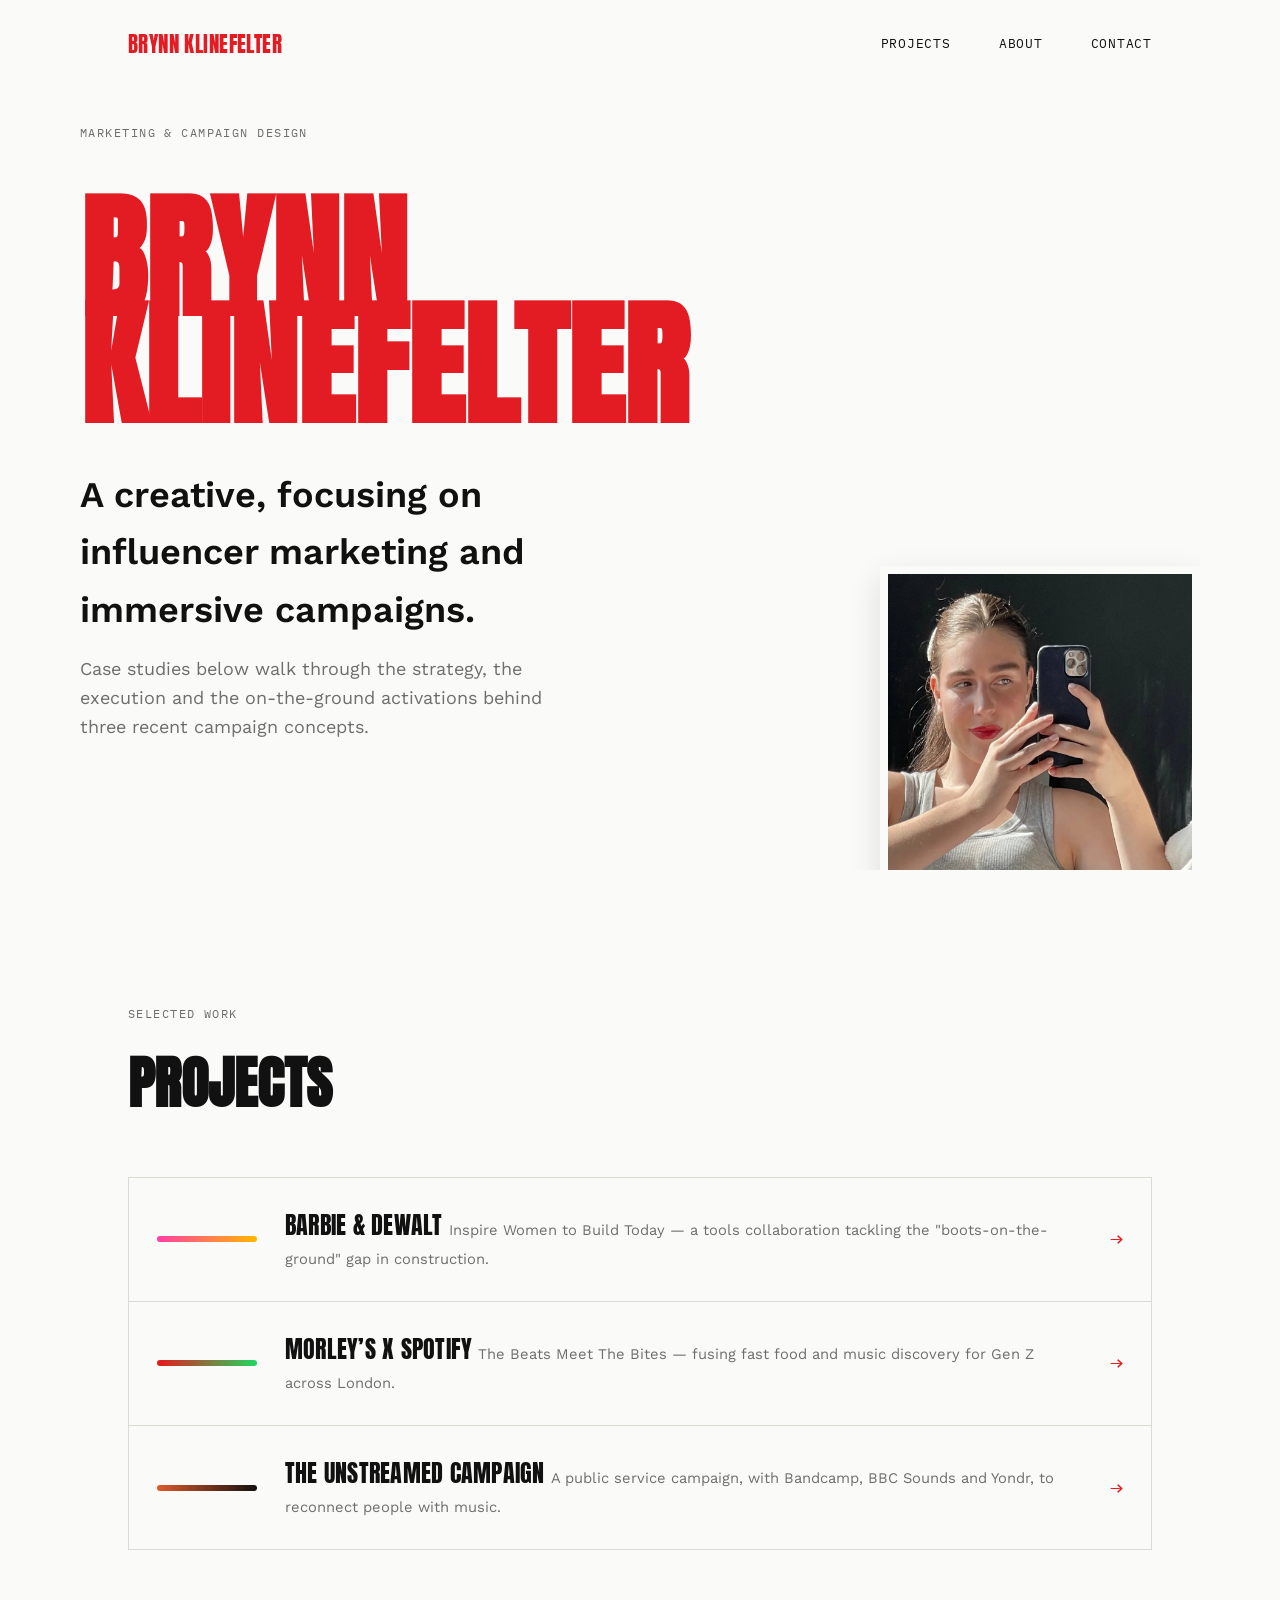
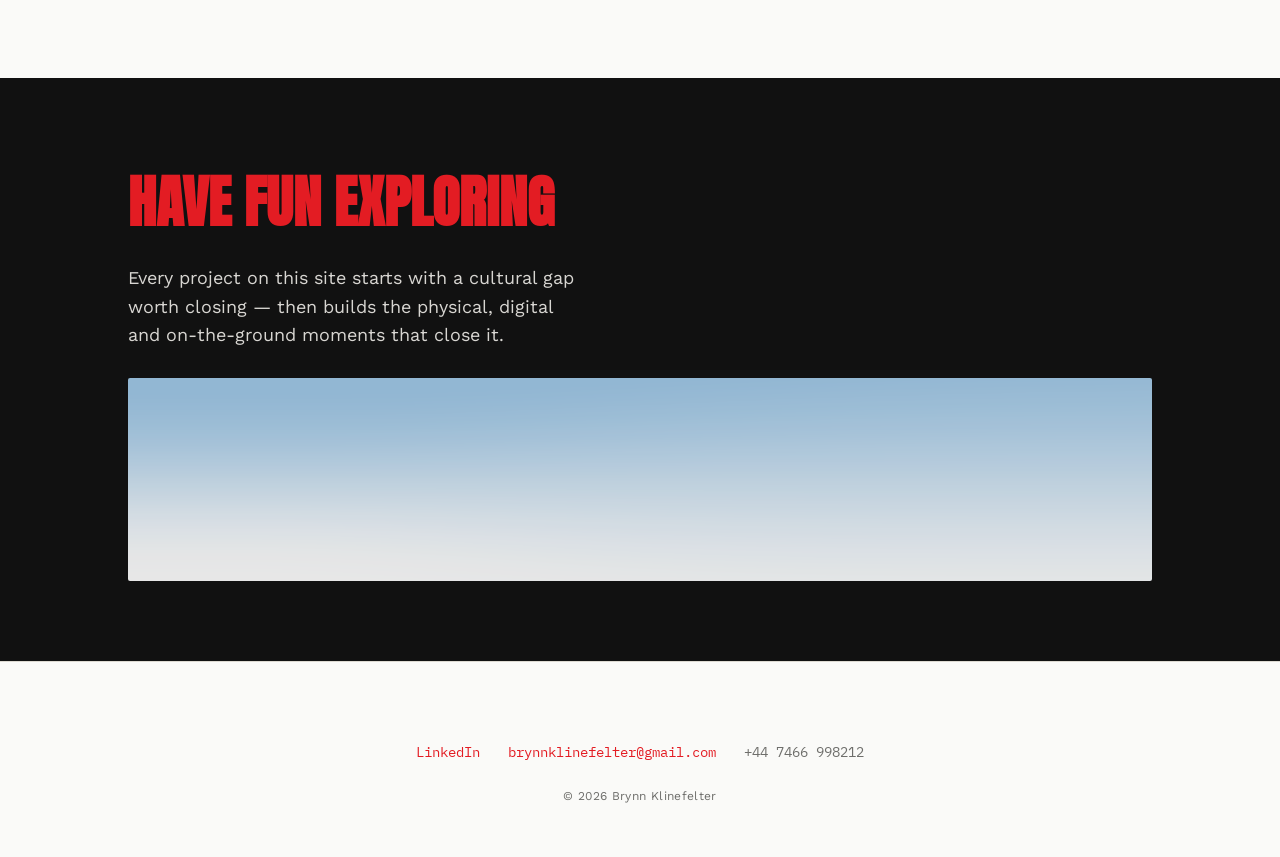
==== index.html @ ae3e73e8 "Initial commit: Brynn Klinefelter website" ====
<!DOCTYPE html>
<html lang="en">
<head>
<meta charset="UTF-8">
<meta name="viewport" content="width=device-width, initial-scale=1.0">
<title>Brynn Klinefelter | Discover Innovative Marketing Solutions</title>
<meta name="description" content="Brynn Klinefelter — a creative focusing on influencer marketing and immersive campaigns.">
<link rel="stylesheet" href="css/style.css">
</head>
<body>

<nav class="site-nav">
  <a href="index.html" class="site-nav__mark">Brynn Klinefelter</a>
  <ul class="site-nav__links" style="display:flex;">
    <li><a href="#work">Projects</a></li>
    <li><a href="#about">About</a></li>
    <li><a href="#contact">Contact</a></li>
  </ul>
</nav>

<header class="hero-landing wrap">
  <p class="eyebrow">Marketing &amp; Campaign Design</p>
  <h1 class="hero-landing__stack">
    <span>Brynn</span>
    <span>Klinefelter</span>
  </h1>
  <p class="hero-landing__tagline">A creative, focusing on influencer marketing and immersive campaigns.</p>
  <p class="hero-landing__sub">Case studies below walk through the strategy, the execution and the on-the-ground activations behind three recent campaign concepts.</p>
  <img class="hero-landing__portrait" src="assets/landing/portrait-1.png" alt="Brynn Klinefelter taking a mirror selfie">
</header>

<main>
  <section class="section" id="work">
    <div class="wrap">
      <p class="eyebrow">Selected Work</p>
      <h2 style="font-family:var(--f-display); text-transform:uppercase; font-size:var(--step-3); max-width:16ch;">Projects</h2>

      <div class="work-index">
        <a class="work-item" href="projects/barbie-dewalt.html">
          <span class="work-item__accent" style="background:linear-gradient(90deg,var(--acc-barbie),var(--acc-dewalt));"></span>
          <span>
            <span class="work-item__title">Barbie &amp; DeWalt</span>
            <span class="work-item__desc">Inspire Women to Build Today — a tools collaboration tackling the "boots-on-the-ground" gap in construction.</span>
          </span>
          <span class="work-item__arrow">&rarr;</span>
        </a>
        <a class="work-item" href="projects/morleys-x-spotify.html">
          <span class="work-item__accent" style="background:linear-gradient(90deg,var(--acc-morleys),var(--acc-spotify));"></span>
          <span>
            <span class="work-item__title">Morley&rsquo;s x Spotify</span>
            <span class="work-item__desc">The Beats Meet The Bites — fusing fast food and music discovery for Gen Z across London.</span>
          </span>
          <span class="work-item__arrow">&rarr;</span>
        </a>
        <a class="work-item" href="projects/the-unstreamed-campaign.html">
          <span class="work-item__accent" style="background:linear-gradient(90deg,var(--acc-unstreamed),var(--acc-bbc));"></span>
          <span>
            <span class="work-item__title">The Unstreamed Campaign</span>
            <span class="work-item__desc">A public service campaign, with Bandcamp, BBC Sounds and Yondr, to reconnect people with music.</span>
          </span>
          <span class="work-item__arrow">&rarr;</span>
        </a>
      </div>
    </div>
  </section>

  <section class="about-strip" id="about">
    <div class="wrap">
      <h2>Have Fun Exploring</h2>
      <p style="max-width:42ch; margin-top:var(--space-2); color:#D8D6D2;">Every project on this site starts with a cultural gap worth closing — then builds the physical, digital and on-the-ground moments that close it.</p>
      <img class="about-strip__banner" src="assets/landing/banner-have-fun.png" alt="Decorative banner reading 'Have Fun Exploring' repeated across a blue sky gradient">
    </div>
  </section>
</main>

<footer class="site-footer" id="contact">
  <div class="site-footer__links">
    <a href="https://www.linkedin.com" target="_blank" rel="noopener">LinkedIn</a>
    <a href="mailto:brynnklinefelter@gmail.com">brynnklinefelter@gmail.com</a>
    <span>+44 7466 998212</span>
  </div>
  <small>&copy; 2026 Brynn Klinefelter</small>
</footer>

</body>
</html>
---- css/style.css ----
/* =========================================================
   BRYNN KLINEFELTER — SHARED STYLESHEET
   Design tokens live at the top. Everything below derives
   from these values — change a token, change the whole site.
   ========================================================= */

@import url('https://fonts.googleapis.com/css2?family=Anton&family=Work+Sans:ital,wght@0,400;0,500;0,600;0,700;1,400&family=IBM+Plex+Mono:wght@400;500&display=swap');

:root{
  /* ---- Brand core (from Brynn's identity: bold red on black/white) ---- */
  --ink:            #111111;
  --paper:          #FAFAF8;
  --paper-dim:      #F0EFEA;
  --red:            #E31C23;
  --red-deep:       #A5151B;
  --grey:           #6E6E6B;
  --grey-line:      #DDDAD2;

  /* ---- Project accents (each case study borrows one) ---- */
  --acc-barbie:     #FF3EA5;
  --acc-dewalt:     #FEB700;
  --acc-spotify:    #1ED760;
  --acc-morleys:    #E8171C;
  --acc-unstreamed: #E0592A;
  --acc-bbc:        #111111;

  /* ---- Type ---- */
  --f-display: 'Anton', 'Arial Narrow', sans-serif;
  --f-body:    'Work Sans', -apple-system, sans-serif;
  --f-mono:    'IBM Plex Mono', ui-monospace, monospace;

  /* ---- Scale ---- */
  --step-0:  clamp(1rem, 0.95rem + 0.3vw, 1.125rem);
  --step-1:  clamp(1.25rem, 1.15rem + 0.5vw, 1.5rem);
  --step-2:  clamp(1.75rem, 1.5rem + 1vw, 2.25rem);
  --step-3:  clamp(2.5rem, 2rem + 2vw, 3.5rem);
  --step-4:  clamp(3.5rem, 2.5rem + 4vw, 6rem);
  --step-5:  clamp(3rem, 1rem + 11vw, 8.5rem);

  --space-1: 0.5rem;
  --space-2: 1rem;
  --space-3: 1.75rem;
  --space-4: 3rem;
  --space-5: 5rem;
  --space-6: 8rem;

  --max-w: 1120px;
  --radius: 2px;
}

/* ---------------------------------------------------------
   Reset
   --------------------------------------------------------- */
*, *::before, *::after{ box-sizing: border-box; }
html{ scroll-behavior: smooth; }
body{
  margin: 0;
  background: var(--paper);
  color: var(--ink);
  font-family: var(--f-body);
  font-size: var(--step-0);
  line-height: 1.6;
  -webkit-font-smoothing: antialiased;
}
img{ max-width: 100%; display: block; }
a{ color: inherit; }
h1,h2,h3,h4,p,ul,figure{ margin: 0; }
ul{ padding: 0; list-style: none; }

@media (prefers-reduced-motion: reduce){
  html{ scroll-behavior: auto; }
  *{ animation-duration: 0.01ms !important; transition-duration: 0.01ms !important; }
}

:focus-visible{
  outline: 3px solid var(--red);
  outline-offset: 3px;
}

/* ---------------------------------------------------------
   Nav
   --------------------------------------------------------- */
.site-nav{
  display: flex;
  align-items: center;
  justify-content: space-between;
  padding: var(--space-3) var(--space-4);
  max-width: var(--max-w);
  margin: 0 auto;
}
.site-nav__mark{
  font-family: var(--f-display);
  font-size: 1.3rem;
  letter-spacing: 0.02em;
  color: var(--red);
  text-decoration: none;
  text-transform: uppercase;
}
.site-nav__links{
  display: flex;
  gap: var(--space-4);
  font-family: var(--f-mono);
  font-size: 0.8rem;
  letter-spacing: 0.06em;
  text-transform: uppercase;
}
.site-nav__links a{
  text-decoration: none;
  border-bottom: 2px solid transparent;
  padding-bottom: 2px;
  transition: border-color 0.15s ease, color 0.15s ease;
}
.site-nav__links a:hover,
.site-nav__links a:focus-visible{
  border-color: var(--red);
  color: var(--red);
}
@media (max-width: 640px){
  .site-nav{ flex-direction: column; gap: var(--space-2); align-items: flex-start; }
  .site-nav__links{ gap: var(--space-3); }
}

/* ---------------------------------------------------------
   Footer
   --------------------------------------------------------- */
.site-footer{
  border-top: 1px solid var(--grey-line);
  padding: var(--space-5) var(--space-4) var(--space-4);
  text-align: center;
  color: var(--grey);
}
.site-footer__links{
  display: flex;
  flex-wrap: wrap;
  gap: var(--space-3);
  justify-content: center;
  margin-bottom: var(--space-2);
  font-family: var(--f-mono);
  font-size: 0.85rem;
}
.site-footer__links a{
  text-decoration: none;
  color: var(--red);
}
.site-footer__links a:hover{ text-decoration: underline; }
.site-footer small{ font-size: 0.75rem; letter-spacing: 0.03em; }

/* ---------------------------------------------------------
   Buttons / labels
   --------------------------------------------------------- */
.eyebrow{
  display: inline-block;
  font-family: var(--f-mono);
  font-size: 0.75rem;
  letter-spacing: 0.12em;
  text-transform: uppercase;
  color: var(--grey);
  margin-bottom: var(--space-2);
}
.btn{
  display: inline-flex;
  align-items: center;
  gap: 0.5em;
  padding: 0.85em 1.6em;
  background: var(--ink);
  color: var(--paper);
  text-decoration: none;
  font-family: var(--f-mono);
  font-size: 0.85rem;
  letter-spacing: 0.05em;
  text-transform: uppercase;
  border: 1px solid var(--ink);
  transition: background 0.15s ease, color 0.15s ease;
}
.btn:hover, .btn:focus-visible{
  background: var(--red);
  border-color: var(--red);
  color: #fff;
}
.btn--ghost{
  background: transparent;
  color: var(--ink);
}
.btn--ghost:hover{ background: var(--ink); color: var(--paper); }

/* ---------------------------------------------------------
   Layout helpers
   --------------------------------------------------------- */
.wrap{
  max-width: var(--max-w);
  margin: 0 auto;
  padding: 0 var(--space-4);
}
@media (max-width: 640px){
  .wrap{ padding: 0 var(--space-3); }
}
.section{ padding: var(--space-6) 0; }
.section--tight{ padding: var(--space-5) 0; }

/* =========================================================
   LANDING PAGE
   ========================================================= */
.hero-landing{
  position: relative;
  overflow: hidden;
  padding: var(--space-3) 0 var(--space-6);
}
.hero-landing__stack{
  position: relative;
  line-height: 0.78;
  font-family: var(--f-display);
  color: var(--red);
  text-transform: uppercase;
  font-size: var(--step-5);
  margin: var(--space-4) 0;
  user-select: none;
}
.hero-landing__stack span{ display: block; }
.hero-landing__tagline{
  max-width: 34rem;
  font-size: var(--step-2);
  font-weight: 600;
  margin-top: var(--space-3);
}
.hero-landing__sub{
  max-width: 30rem;
  color: var(--grey);
  margin-top: var(--space-2);
}
.hero-landing__portrait{
  position: absolute;
  right: 0;
  bottom: -1rem;
  width: min(42vw, 320px);
  filter: grayscale(15%);
  border: 8px solid var(--paper);
  box-shadow: 0 12px 30px rgba(0,0,0,0.12);
}
@media (max-width: 900px){
  .hero-landing__portrait{ position: static; width: 60%; margin-top: var(--space-4); }
}

.about-strip{
  background: var(--ink);
  color: var(--paper);
  padding: var(--space-5) 0;
}
.about-strip__banner{
  width: 100%;
  border-radius: var(--radius);
  margin-top: var(--space-3);
  opacity: 0.9;
}
.about-strip h2{
  font-family: var(--f-display);
  text-transform: uppercase;
  font-size: var(--step-3);
  color: var(--red);
}

.work-index{
  display: grid;
  gap: 1px;
  background: var(--grey-line);
  border: 1px solid var(--grey-line);
  margin-top: var(--space-4);
}
.work-item{
  position: relative;
  display: grid;
  grid-template-columns: 100px 1fr auto;
  align-items: center;
  gap: var(--space-3);
  background: var(--paper);
  padding: var(--space-3) var(--space-3);
  text-decoration: none;
  color: var(--ink);
  transition: background 0.15s ease, padding-left 0.15s ease;
}
.work-item:hover, .work-item:focus-visible{
  background: var(--paper-dim);
  padding-left: calc(var(--space-3) + 8px);
}
.work-item__accent{
  width: 100%;
  height: 6px;
  border-radius: 3px;
}
.work-item__title{
  font-family: var(--f-display);
  text-transform: uppercase;
  font-size: var(--step-1);
  letter-spacing: 0.01em;
}
.work-item__desc{
  color: var(--grey);
  font-size: 0.92rem;
  margin-top: 0.25em;
}
.work-item__arrow{
  font-family: var(--f-mono);
  font-size: 1.4rem;
  color: var(--red);
}
@media (max-width: 640px){
  .work-item{ grid-template-columns: 50px 1fr; }
  .work-item__arrow{ display: none; }
}

/* =========================================================
   CASE STUDY TEMPLATE (shared across all three projects)
   ========================================================= */
.case-hero{
  padding: var(--space-5) 0 var(--space-4);
  border-bottom: 4px solid var(--accent, var(--red));
}
.case-hero__eyebrow{ color: var(--accent, var(--red)); }
.case-hero__title{
  font-family: var(--f-display);
  text-transform: uppercase;
  font-size: var(--step-4);
  line-height: 0.95;
  max-width: 18ch;
}
.case-hero__meta{
  display: flex;
  flex-wrap: wrap;
  gap: var(--space-4);
  margin-top: var(--space-3);
  font-family: var(--f-mono);
  font-size: 0.8rem;
  color: var(--grey);
  text-transform: uppercase;
  letter-spacing: 0.05em;
}
.case-hero__meta strong{ display: block; color: var(--ink); font-size: 0.95rem; letter-spacing: 0; text-transform: none; font-family: var(--f-body); font-weight: 600;}

.case-hero__image{
  margin-top: var(--space-4);
  width: 100%;
  aspect-ratio: 16/8;
  object-fit: cover;
  background: var(--ink);
}

.stat-row{
  display: grid;
  grid-template-columns: repeat(auto-fit, minmax(180px, 1fr));
  gap: var(--space-3);
  margin: var(--space-4) 0;
}
.stat{
  border-left: 3px solid var(--accent, var(--red));
  padding-left: var(--space-2);
}
.stat__num{
  font-family: var(--f-display);
  font-size: var(--step-3);
  color: var(--accent, var(--red));
  line-height: 1;
}
.stat__label{
  color: var(--grey);
  font-size: 0.85rem;
  margin-top: 0.4em;
}

.case-section{
  padding: var(--space-5) 0;
  border-top: 1px solid var(--grey-line);
}
.case-section__head{
  display: grid;
  grid-template-columns: 1fr 2fr;
  gap: var(--space-4);
  margin-bottom: var(--space-4);
}
.case-section__head h2{
  font-family: var(--f-display);
  text-transform: uppercase;
  font-size: var(--step-3);
  position: sticky;
  top: var(--space-3);
}
.case-section__head .lede{
  font-size: var(--step-1);
  font-weight: 500;
  max-width: 42ch;
}
@media (max-width: 780px){
  .case-section__head{ grid-template-columns: 1fr; }
  .case-section__head h2{ position: static; }
}

.case-body p + p{ margin-top: 1em; }
.case-body{ max-width: 60ch; }

.pull{
  font-family: var(--f-display);
  text-transform: uppercase;
  font-size: var(--step-2);
  line-height: 1.15;
  color: var(--accent, var(--red));
  max-width: 22ch;
  margin: var(--space-4) 0;
}

.media-grid{
  display: grid;
  grid-template-columns: repeat(3, 1fr);
  gap: var(--space-2);
  margin: var(--space-4) 0;
}
.media-grid img{ width: 100%; height: 100%; object-fit: cover; aspect-ratio: 1; }
.media-grid--wide img{ aspect-ratio: 4/3; }
.media-grid--2{ grid-template-columns: repeat(2, 1fr); }
@media (max-width: 640px){
  .media-grid{ grid-template-columns: 1fr 1fr; }
}

.full-bleed{
  width: 100%;
  aspect-ratio: 21/9;
  object-fit: cover;
  margin: var(--space-4) 0;
}

.figure-caption{
  font-family: var(--f-mono);
  font-size: 0.75rem;
  color: var(--grey);
  margin-top: 0.6em;
  letter-spacing: 0.02em;
}

.timeline-list{
  display: grid;
  gap: 0;
  border-top: 1px solid var(--grey-line);
}
.timeline-list li{
  display: grid;
  grid-template-columns: 2rem 1fr;
  gap: var(--space-3);
  padding: var(--space-3) 0;
  border-bottom: 1px solid var(--grey-line);
}
.timeline-list .n{
  font-family: var(--f-mono);
  color: var(--accent, var(--red));
}
.timeline-list h3{
  font-weight: 700;
  margin-bottom: 0.25em;
}
.timeline-list p{ color: var(--grey); }

.quote-strip{
  background: var(--paper-dim);
  padding: var(--space-4);
  border-left: 4px solid var(--accent, var(--red));
}
.quote-strip p{
  font-style: italic;
  font-size: var(--step-1);
}
.quote-strip cite{
  display: block;
  margin-top: var(--space-2);
  font-style: normal;
  font-family: var(--f-mono);
  font-size: 0.8rem;
  color: var(--grey);
}

.lineup-table{
  width: 100%;
  border-collapse: collapse;
  margin: var(--space-4) 0;
  font-size: 0.95rem;
}
.lineup-table th{
  text-align: left;
  font-family: var(--f-mono);
  font-size: 0.75rem;
  text-transform: uppercase;
  letter-spacing: 0.06em;
  color: var(--grey);
  padding-bottom: 0.6em;
  border-bottom: 2px solid var(--ink);
}
.lineup-table td{
  padding: 0.9em 0.6em 0.9em 0;
  border-bottom: 1px solid var(--grey-line);
}
.lineup-table td:first-child{ font-weight: 700; }
.lineup-table tr td:nth-child(2){ color: var(--accent, var(--red)); font-family: var(--f-mono); font-size: 0.85rem; text-transform: uppercase;}

.case-nav{
  display: flex;
  justify-content: space-between;
  align-items: center;
  padding: var(--space-5) 0;
  border-top: 1px solid var(--grey-line);
  gap: var(--space-3);
  flex-wrap: wrap;
}
.case-nav__title{
  font-family: var(--f-display);
  text-transform: uppercase;
  font-size: var(--step-2);
}
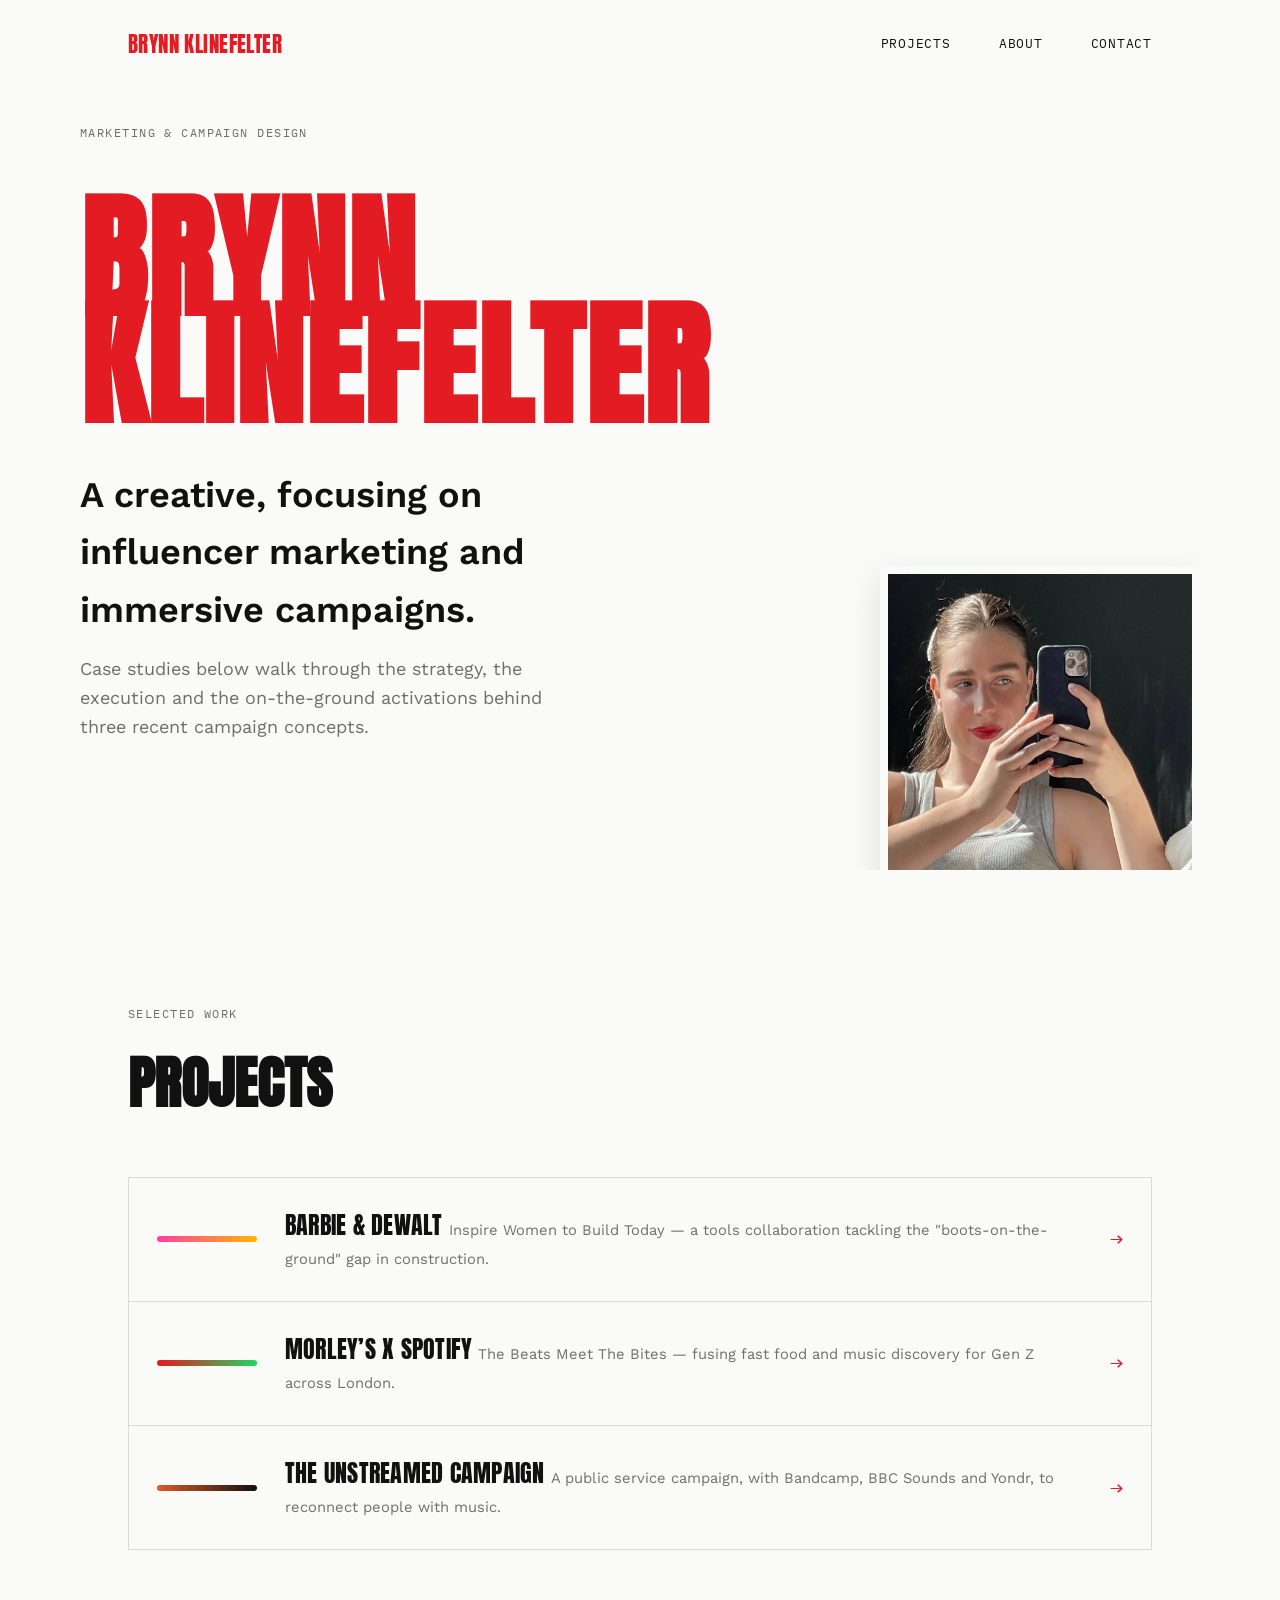
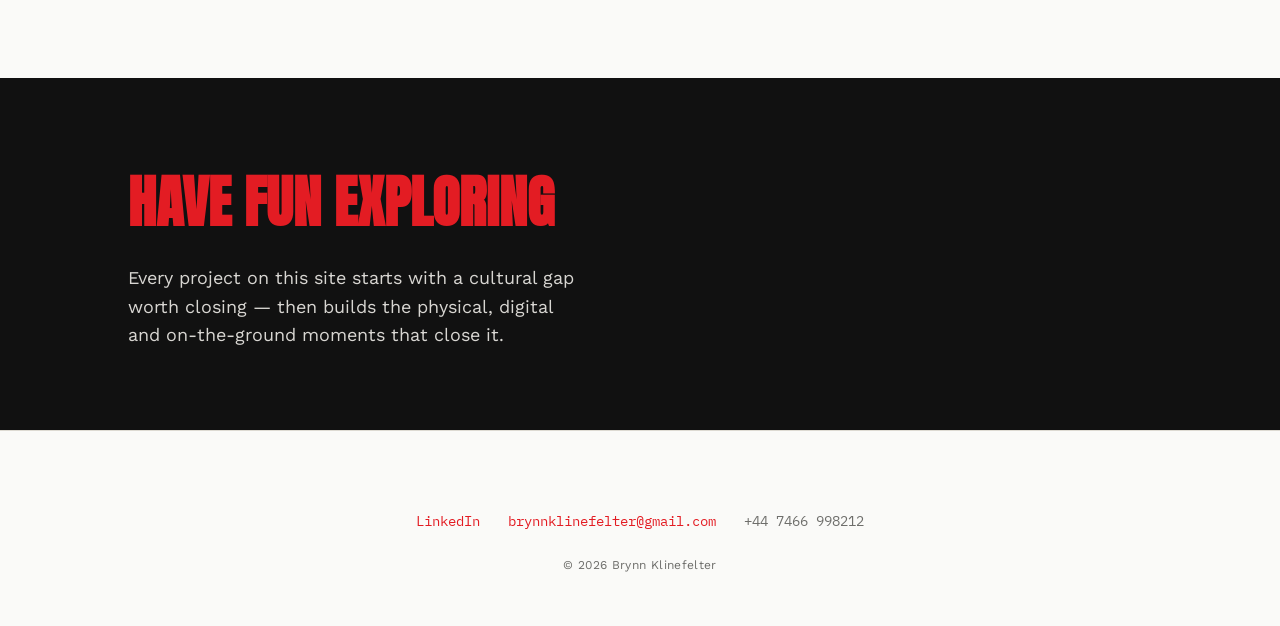
==== commit 2010761f: "Remove empty banner image, add letter-spacing to hero name" ====
--- a/index.html
+++ b/index.html
@@ -68,7 +68,6 @@
     <div class="wrap">
       <h2>Have Fun Exploring</h2>
       <p style="max-width:42ch; margin-top:var(--space-2); color:#D8D6D2;">Every project on this site starts with a cultural gap worth closing — then builds the physical, digital and on-the-ground moments that close it.</p>
-      <img class="about-strip__banner" src="assets/landing/banner-have-fun.png" alt="Decorative banner reading 'Have Fun Exploring' repeated across a blue sky gradient">
     </div>
   </section>
 </main>
--- a/css/style.css
+++ b/css/style.css
@@ -212,6 +212,7 @@
   color: var(--red);
   text-transform: uppercase;
   font-size: var(--step-5);
+  letter-spacing: 0.015em;
   margin: var(--space-4) 0;
   user-select: none;
 }
@@ -337,10 +338,28 @@
 
 .case-hero__image{
   margin-top: var(--space-4);
-  width: 100%;
+  width: 100vw;
+  max-width: 100vw;
+  position: relative;
+  left: 50%;
+  right: 50%;
+  margin-left: -50vw;
+  margin-right: -50vw;
   aspect-ratio: 16/8;
-  object-fit: cover;
+  object-fit: contain;
   background: var(--ink);
+}
+
+.case-hero__image--natural{
+  width: auto;
+  max-width: 100%;
+  position: static;
+  left: auto;
+  right: auto;
+  margin-left: auto;
+  margin-right: auto;
+  aspect-ratio: auto;
+  display: block;
 }
 
 .stat-row{
